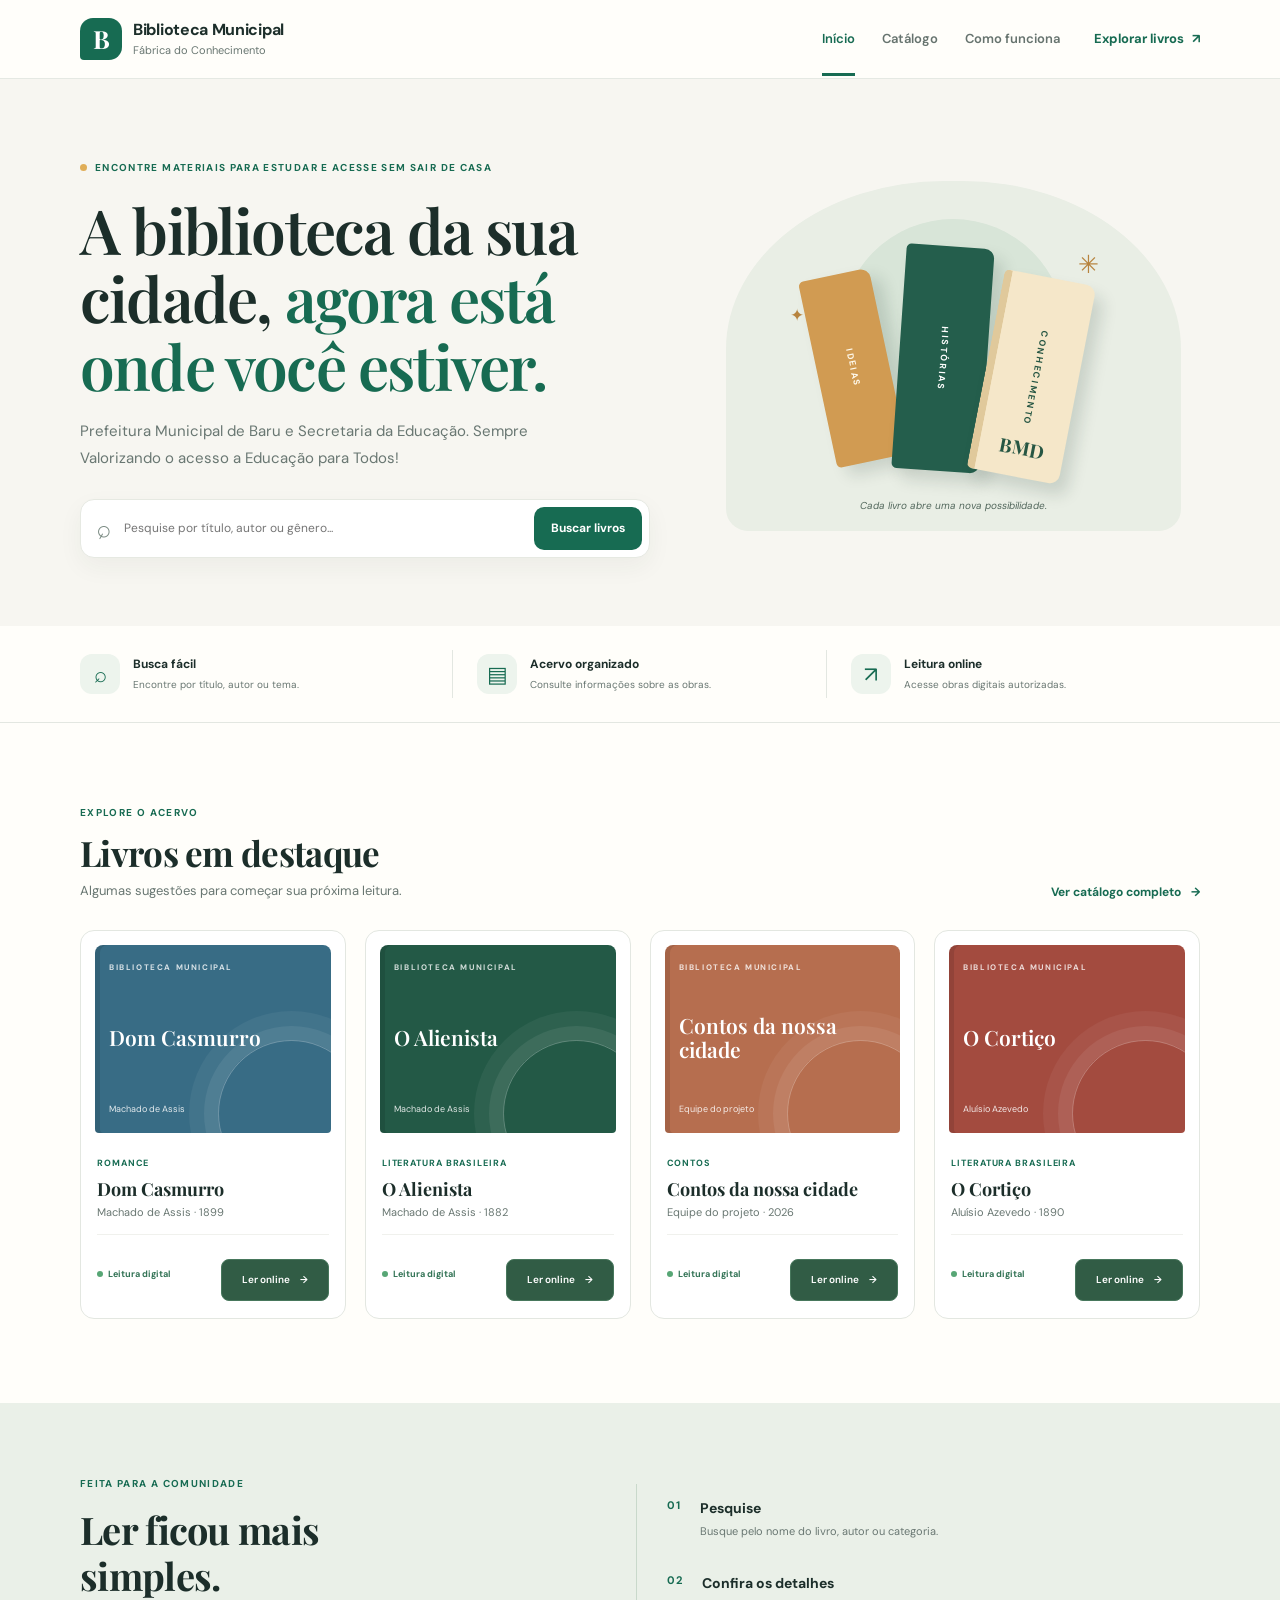
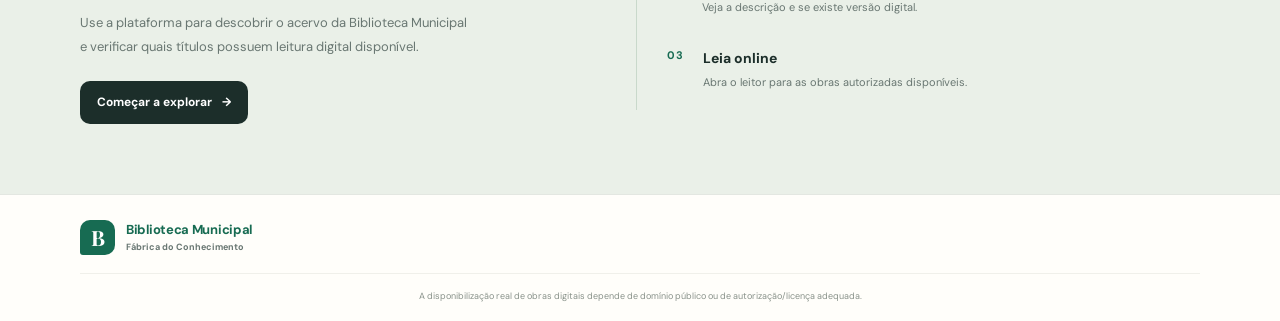
==== index.html @ 50510be1 "Parte 1 interface(FrontEnd)" ====
<!DOCTYPE html>
<html lang="pt-BR">
<head>
  <meta charset="UTF-8">
  <meta name="viewport" content="width=device-width, initial-scale=1.0">
  <meta name="description" content="Consulte o catálogo da Biblioteca Municipal e descubra livros para ler e estudar.">
  <title>Biblioteca Municipal Digital</title>
  <link rel="stylesheet" href="css/style.css">
  <script src="js/app.js" defer></script>
</head>
<body data-page="home">
  <header class="site-header">
    <div class="container nav-wrap">
      <a class="brand" href="index.html" aria-label="Biblioteca Municipal Digital - página inicial">
        <span class="brand-mark" aria-hidden="true">B</span>
        <span><strong>Biblioteca Municipal</strong><small>Fábrica do Conhecimento</small></span>
      </a>
      <button class="menu-toggle" id="menuToggle" aria-label="Abrir menu" aria-expanded="false">☰</button>
      <nav class="main-nav" id="mainNav" aria-label="Navegação principal">
        <a class="active" href="index.html">Início</a>
        <a href="catalogo.html">Catálogo</a>
        <a href="#como-funciona">Como funciona</a>
      </nav>
      <a class="nav-cta" href="catalogo.html">Explorar livros <span aria-hidden="true">↗</span></a>
    </div>
  </header>

  <main>
    <section class="hero">
      <div class="container hero-grid">
        <div class="hero-copy">
          <span class="eyebrow"><span class="eyebrow-dot"></span>Encontre Materiais para Estudar e Acesse sem sair de Casa</span>
          <h1>A biblioteca da sua cidade, <em>agora está onde você estiver.</em></h1>
          <p>Prefeitura Municipal de Baru e Secretaria da Educação. Sempre Valorizando o acesso a Educação para Todos!</p>
          <form class="hero-search" id="homeSearch">
            <span aria-hidden="true" class="search-icon">⌕</span>
            <label class="sr-only" for="homeQuery">Pesquise por título, autor ou genero</label>
            <input id="homeQuery" name="q" type="search" placeholder="Pesquise por título, autor ou gênero...">
            <button class="button button-primary" type="submit">Buscar livros</button>
          </form>
        </div>
        <div class="hero-art" aria-label="Ilustração decorativa de livros" role="img">
          <div class="art-sun"></div>
          <div class="art-book art-book-back"><span>IDEIAS</span></div>
          <div class="art-book art-book-mid"><span>HISTÓRIAS</span></div>
          <div class="art-book art-book-front"><span>CONHECIMENTO</span><b>BMD</b></div>
          <div class="art-spark spark-one">✳</div><div class="art-spark spark-two">✦</div>
          <div class="art-caption">Cada livro abre uma nova possibilidade.</div>
        </div>
      </div>
    </section>

    <section class="benefit-strip" aria-label="Benefícios da biblioteca digital">
      <div class="container benefit-grid">
        <div class="benefit-item"><span class="benefit-icon">⌕</span><div><strong>Busca fácil</strong><small>Encontre por título, autor ou tema.</small></div></div>
        <div class="benefit-item"><span class="benefit-icon">▤</span><div><strong>Acervo organizado</strong><small>Consulte informações sobre as obras.</small></div></div>
        <div class="benefit-item"><span class="benefit-icon">↗</span><div><strong>Leitura online</strong><small>Acesse obras digitais autorizadas.</small></div></div>
      </div>
    </section>

    <section class="section container" id="destaques-section">
      <div class="section-heading">
        <div><span class="eyebrow">Explore o acervo</span><h2>Livros em destaque</h2><p>Algumas sugestões para começar sua próxima leitura.</p></div>
        <a class="text-link" href="catalogo.html">Ver catálogo completo <span aria-hidden="true">→</span></a>
      </div>
      <div class="book-grid" id="featuredBooks" aria-live="polite"></div>
    </section>

    <section class="how-section" id="como-funciona">
      <div class="container how-grid">
        <div><span class="eyebrow">Feita para a comunidade</span><h2>Ler ficou mais simples.</h2><p>Use a plataforma para descobrir o acervo da Biblioteca Municipal e verificar quais títulos possuem leitura digital disponível.</p><a class="button button-dark" href="catalogo.html">Começar a explorar <span aria-hidden="true">→</span></a></div>
        <div class="steps-list">
          <article class="step"><span>01</span><div><h3>Pesquise</h3><p>Busque pelo nome do livro, autor ou categoria.</p></div></article>
          <article class="step"><span>02</span><div><h3>Confira os detalhes</h3><p>Veja a descrição e se existe versão digital.</p></div></article>
          <article class="step"><span>03</span><div><h3>Leia online</h3><p>Abra o leitor para as obras autorizadas disponíveis.</p></div></article>
        </div>
      </div>
    </section>
  </main>

  <footer class="site-footer"><div class="container footer-inner"><a class="brand brand-footer" href="index.html"><span class="brand-mark" aria-hidden="true">B</span><span><strong>Biblioteca Municipal</strong><small>Fábrica do Conhecimento</small></span></a></div><div class="container footer-disclaimer">A disponibilização real de obras digitais depende de domínio público ou de autorização/licença adequada.</div></footer>
</body>
</html>
---- css/style.css ----
@import url('https://fonts.googleapis.com/css2?family=DM+Sans:wght@400;500;600;700&family=Playfair+Display:wght@500;600;700&display=swap');

:root {
  --ink: #1c2e2a;
  --muted: #697772;
  --green: #176b52;
  --green-dark: #104c3b;
  --mint: #dcece3;
  --cream: #f7f6f1;
  --paper: #fffefa;
  --line: #e3e7e1;
  --gold: #e0ae58;
  --shadow: 0 14px 36px rgba(28, 46, 42, .08);
}

* { box-sizing: border-box; }
html { scroll-behavior: smooth; }
body { margin: 0; background: var(--paper); color: var(--ink); font-family: 'DM Sans', Arial, sans-serif; line-height: 1.6; }
a { color: inherit; text-decoration: none; }
button, input, select { font: inherit; }
button, a, input, select { -webkit-tap-highlight-color: transparent; }
button:focus-visible, a:focus-visible, input:focus-visible, select:focus-visible { outline: 3px solid #e0ae58; outline-offset: 3px; }
.container { width: min(1120px, calc(100% - 40px)); margin-inline: auto; }
.sr-only { position: absolute; width: 1px; height: 1px; padding: 0; margin: -1px; overflow: hidden; clip: rect(0,0,0,0); white-space: nowrap; border: 0; }

.site-header { position: sticky; top: 0; z-index: 10; background: rgba(255,254,250,.96); border-bottom: 1px solid rgba(227,231,225,.9); backdrop-filter: blur(12px); }
.nav-wrap { min-height: 78px; display: flex; align-items: center; gap: 34px; }
.brand { display: inline-flex; align-items: center; gap: 11px; flex-shrink: 0; }
.brand-mark { width: 42px; height: 42px; display: grid; place-items: center; border-radius: 13px 13px 13px 4px; background: var(--green); color: white; font-family: 'Playfair Display', Georgia, serif; font-size: 25px; font-weight: 700; }
.brand strong, .brand small { display: block; line-height: 1.15; }
.brand strong { font-size: 16px; letter-spacing: -.3px; }
.brand small { color: var(--muted); font-size: 11px; margin-top: 4px; }
.main-nav { display: flex; align-items: center; justify-content: center; gap: 27px; margin-left: auto; }
.main-nav a { color: #66736e; font-size: 13px; font-weight: 600; padding: 27px 0 24px; border-bottom: 3px solid transparent; }
.main-nav a:hover, .main-nav a.active { color: var(--green); border-color: var(--green); }
.nav-cta { color: var(--green); font-size: 13px; font-weight: 700; white-space: nowrap; }
.nav-cta span { margin-left: 5px; }
.menu-toggle { display: none; border: 1px solid var(--line); border-radius: 9px; background: white; color: var(--ink); padding: 7px 11px; }

.hero { background: var(--cream); overflow: hidden; }
.hero-grid { display: grid; grid-template-columns: 1.08fr .92fr; gap: 48px; align-items: center; min-height: 490px; padding-block: 62px 56px; }
.hero-copy { padding-block: 12px; }
.eyebrow { display: inline-flex; align-items: center; gap: 8px; color: var(--green); text-transform: uppercase; letter-spacing: 1.35px; font-size: 10px; font-weight: 700; }
.eyebrow-dot { width: 7px; height: 7px; border-radius: 50%; background: var(--gold); }
h1, h2, h3, p { margin-top: 0; }
.hero h1, .catalog-intro h1 { max-width: 590px; margin: 17px 0 18px; font-family: 'Playfair Display', Georgia, serif; font-size: clamp(40px, 5vw, 62px); line-height: 1.1; font-weight: 600; letter-spacing: -1.8px; }
.hero h1 em { color: var(--green); font-style: normal; }
.hero-copy > p { max-width: 490px; margin-bottom: 27px; color: var(--muted); font-size: 15px; line-height: 1.8; }
.hero-search { display: flex; align-items: center; gap: 11px; max-width: 570px; padding: 7px; background: white; border: 1px solid #e6e9e2; border-radius: 14px; box-shadow: 0 9px 24px rgba(30,57,45,.05); }
.search-icon { flex: 0 0 auto; color: #7c8c84; font-size: 25px; line-height: 1; transform: rotate(-15deg); }
.hero-search .search-icon { margin-left: 8px; }
.hero-search input, .catalog-search-wrap input { width: 100%; min-width: 0; border: 0; outline: 0; background: transparent; color: var(--ink); font-size: 12px; }
.button { display: inline-flex; justify-content: center; align-items: center; gap: 10px; border: 0; border-radius: 10px; padding: 12px 17px; cursor: pointer; font-size: 12px; font-weight: 700; transition: transform .18s ease, background .18s ease; }
.button:hover { transform: translateY(-1px); }
.button-primary { background: var(--green); color: white; white-space: nowrap; }
.button-primary:hover { background: var(--green-dark); }
.button-dark { background: var(--ink); color: white; }
.hero-note { margin-top: 16px; color: var(--muted); font-size: 11px; }
.hero-note span { display: inline-grid; place-items: center; width: 17px; height: 17px; margin-right: 5px; border-radius: 50%; background: var(--mint); color: var(--green); font-weight: 700; }

.hero-art { position: relative; height: 350px; max-width: 455px; width: 100%; margin-inline: auto; background: #e9eee5; border-radius: 48% 48% 22px 22px; overflow: hidden; }
.art-sun { position: absolute; width: 225px; height: 225px; top: 38px; left: 50%; transform: translateX(-50%); background: #d8e5d8; border-radius: 50%; }
.art-book { position: absolute; bottom: 59px; border-radius: 5px 10px 10px 5px; box-shadow: 10px 10px 16px rgba(20,47,36,.15); display: flex; align-items: center; justify-content: center; writing-mode: vertical-rl; }
.art-book-back { height: 190px; width: 72px; left: 20%; bottom: 68px; transform: rotate(-12deg); background: #d19b52; color: #fff9eb; }
.art-book-mid { height: 225px; width: 88px; left: 38%; bottom: 60px; transform: rotate(4deg); background: #245e4c; color: white; }
.art-book-front { height: 202px; width: 93px; left: 57%; bottom: 53px; transform: rotate(11deg); background: #f5e7c9; color: #265643; border-left: 8px solid #e0c99b; }
.art-book span { font-size: 9px; font-weight: 700; letter-spacing: 1.8px; }
.art-book-front b { position: absolute; bottom: 15px; writing-mode: horizontal-tb; font-family: 'Playfair Display', Georgia, serif; font-size: 19px; }
.art-spark { position: absolute; color: #b7833e; font-size: 25px; }
.spark-one { top: 64px; right: 18%; }.spark-two { top: 121px; left: 14%; font-size: 17px; }
.art-caption { position: absolute; bottom: 17px; left: 0; right: 0; text-align: center; color: #53685d; font-size: 10px; font-style: italic; }

.benefit-strip { border-bottom: 1px solid var(--line); background: #fffefa; }
.benefit-grid { display: grid; grid-template-columns: repeat(3, 1fr); padding-block: 24px; }
.benefit-item { display: flex; align-items: center; gap: 13px; padding: 4px 24px; border-right: 1px solid var(--line); }
.benefit-item:first-child { padding-left: 0; }.benefit-item:last-child { border-right: 0; }
.benefit-icon { display: grid; place-items: center; flex: 0 0 40px; height: 40px; border-radius: 12px; background: #edf4ed; color: var(--green); font-size: 22px; }
.benefit-item strong, .benefit-item small { display: block; }.benefit-item strong { font-size: 12px; }.benefit-item small { margin-top: 3px; color: var(--muted); font-size: 10px; }

.section { padding-block: 75px 84px; }
.section-heading { display: flex; align-items: end; justify-content: space-between; gap: 22px; margin-bottom: 28px; }
.section-heading h2, .how-section h2 { margin: 8px 0 7px; font-family: 'Playfair Display', Georgia, serif; font-size: 35px; line-height: 1.2; letter-spacing: -.7px; }
.section-heading p, .how-section p { margin-bottom: 0; color: var(--muted); font-size: 13px; }
.text-link { color: var(--green); font-size: 12px; font-weight: 700; white-space: nowrap; }
.text-link span { margin-left: 7px; }
.book-grid { display: grid; grid-template-columns: repeat(4, minmax(0, 1fr)); gap: 19px; }
.book-card { min-width: 0; overflow: hidden; background: white; border: 1px solid var(--line); border-radius: 14px; transition: transform .18s ease, box-shadow .18s ease; }
.book-card:hover { transform: translateY(-3px); box-shadow: var(--shadow); }
.cover-wrap { padding: 14px 14px 0; }
.book-cover { position: relative; display: flex; flex-direction: column; justify-content: space-between; height: 188px; padding: 16px 14px; overflow: hidden; border-radius: 8px 8px 4px 4px; color: white; background: var(--cover, #285b48); box-shadow: inset 5px 0 rgba(0,0,0,.1); }
.book-cover::after { content: ''; position: absolute; width: 145px; height: 145px; bottom: -54px; right: -34px; border: 1px solid rgba(255,255,255,.28); border-radius: 50%; box-shadow: 0 0 0 14px rgba(255,255,255,.07), 0 0 0 29px rgba(255,255,255,.05); }
.cover-kicker { font-size: 8px; font-weight: 700; letter-spacing: 1.6px; text-transform: uppercase; opacity: .8; }
.cover-title { position: relative; z-index: 1; max-width: 160px; font-family: 'Playfair Display', Georgia, serif; font-size: 21px; font-weight: 600; line-height: 1.13; }
.cover-author { position: relative; z-index: 1; font-size: 9px; opacity: .86; }
.book-info { padding: 15px 16px 17px; }
.book-category { color: var(--green); font-size: 9px; font-weight: 700; letter-spacing: .9px; text-transform: uppercase; }
.book-info h3 { margin: 5px 0 3px; font-family: 'Playfair Display', Georgia, serif; font-size: 18px; line-height: 1.25; }
.book-author { margin: 0 0 13px; color: var(--muted); font-size: 11px; }
.book-card-bottom { display: flex; align-items: center; justify-content: space-between; gap: 8px; border-top: 1px solid #f0f1ed; padding-top: 12px; }
.status-pill { display: inline-flex; align-items: center; gap: 5px; color: #327355; font-size: 9px; font-weight: 700; }
.status-pill::before { content: ''; width: 6px; height: 6px; background: #57a675; border-radius: 50%; }
.status-pill.physical { color: #7a6b4f; }.status-pill.physical::before { background: #c8a05a; }
.small-link { color: var(--green); font-size: 10px; font-weight: 700; white-space: nowrap; }
.small-link.disabled { color: #87918b; cursor: not-allowed; }

.how-section { background: #eaf0e8; padding-block: 66px 70px; }
.how-grid { display: grid; grid-template-columns: .9fr 1.1fr; align-items: center; gap: 95px; }
.how-section h2 { max-width: 360px; font-size: 38px; margin-top: 12px; margin-bottom: 13px; }
.how-section p { max-width: 395px; line-height: 1.8; margin-bottom: 23px; }
.steps-list { border-left: 1px solid #c9d9cb; padding-left: 30px; }
.step { position: relative; display: flex; gap: 19px; padding-block: 13px 17px; }
.step > span { color: var(--green); font-size: 11px; font-weight: 700; letter-spacing: 1px; }
.step h3 { margin: 0 0 3px; font-size: 14px; }.step p { font-size: 11px; margin: 0; }

.catalog-intro { padding-block: 56px 47px; background: var(--cream); text-align: center; }
.catalog-intro h1 { max-width: none; margin: 10px 0; font-size: clamp(37px, 4.5vw, 50px); letter-spacing: -1.2px; }
.catalog-intro p { margin: 0; color: var(--muted); font-size: 13px; }
.catalog-content { padding-block: 34px 77px; }
.catalog-toolbar { display: grid; grid-template-columns: minmax(230px, 1fr) 190px 180px auto; gap: 10px; padding: 12px; border: 1px solid var(--line); border-radius: 14px; background: #fff; box-shadow: 0 4px 18px rgba(30,57,45,.03); }
.catalog-search-wrap { display: flex; align-items: center; gap: 10px; padding: 0 9px; min-width: 0; }
.catalog-search-wrap input { font-size: 12px; }
.catalog-toolbar select { width: 100%; min-width: 0; padding: 11px 10px; color: #4c5b53; background: #fbfcf9; border: 1px solid var(--line); border-radius: 8px; font-size: 11px; }
.catalog-toolbar .button { align-self: stretch; }
.results-line { display: flex; justify-content: space-between; align-items: center; margin: 25px 0 18px; }
.results-line p { margin: 0; color: var(--muted); font-size: 12px; }.results-line p strong { color: var(--ink); }
.clear-filters { background: transparent; border: 0; color: var(--green); font-size: 11px; font-weight: 700; cursor: pointer; }
.catalog-book-grid { row-gap: 20px; }
.empty-state { text-align: center; padding: 55px 20px; border: 1px dashed #d5ded4; border-radius: 14px; background: #fbfcf9; }
.empty-state > span { color: var(--green); font-size: 32px; }.empty-state h2 { margin: 6px 0; font-family: 'Playfair Display', Georgia, serif; font-size: 25px; }.empty-state p { color: var(--muted); font-size: 12px; }
.hidden { display: none !important; }
.prototype-note { margin-top: 35px; padding: 14px 16px; color: #69746e; background: #f4f6f0; border-radius: 9px; font-size: 11px; }
.prototype-note strong { color: #3f5146; }

.reader-main { padding-block: 30px 80px; }
.back-link { display: inline-block; margin-bottom: 27px; color: var(--green); font-size: 12px; font-weight: 700; }
.reader-heading { display: flex; justify-content: space-between; align-items: end; gap: 25px; margin-bottom: 24px; }
.reader-heading h1 { margin: 8px 0 4px; font-family: 'Playfair Display', Georgia, serif; font-size: clamp(31px, 4vw, 43px); line-height: 1.16; letter-spacing: -.8px; }
.reader-author { margin: 0; color: var(--muted); font-size: 13px; }
.reader-tools { display: flex; flex-wrap: wrap; gap: 7px; }
.reader-tools button { min-width: 40px; border: 1px solid var(--line); border-radius: 8px; padding: 8px 11px; background: #fff; color: var(--ink); font-size: 11px; font-weight: 700; cursor: pointer; }
.reader-notice { display: flex; gap: 12px; align-items: start; padding: 13px 16px; margin-bottom: 22px; border: 1px solid #e9d9b9; border-radius: 10px; background: #fff9ed; color: #7c6644; }
.reader-notice > span { font-size: 16px; }.reader-notice p { margin: 0; font-size: 11px; line-height: 1.65; }
.reader-shell { border: 1px solid var(--line); border-radius: 15px; overflow: hidden; background: #f7f6f0; }
.reader-meta { display: flex; justify-content: space-between; gap: 15px; padding: 14px 21px; border-bottom: 1px solid var(--line); color: #68776e; font-size: 10px; }
.reading-page { max-width: 730px; min-height: 480px; margin: 27px auto; padding: 56px clamp(25px, 7vw, 80px) 45px; background: #fffefa; border: 1px solid #e9e6dc; box-shadow: 0 7px 20px rgba(30, 44, 35, .04); transition: background .2s ease, color .2s ease; }
.reading-page-top { padding-bottom: 16px; border-bottom: 1px solid #e5e8e0; color: #7a8c7f; font-size: 8px; letter-spacing: 1.7px; text-align: center; }
.reading-page h2 { margin: 32px 0 25px; color: #254d3c; font-family: 'Playfair Display', Georgia, serif; font-size: 29px; text-align: center; }
.reader-content { color: #343d37; font-family: 'Playfair Display', Georgia, serif; font-size: 17px; line-height: 1.95; }
.reader-content p { margin-bottom: 19px; text-indent: 1.5em; }
.reading-end { margin-top: 30px; color: #7f8b81; font-family: 'Playfair Display', Georgia, serif; font-size: 12px; font-style: italic; text-align: center; }
.reading-page.dark { background: #202b26; border-color: #35453b; color: #e4e8df; }.reading-page.dark .reading-page-top { border-color: #45564a; color: #a4b8a5; }.reading-page.dark h2 { color: #c7e0c9; }.reading-page.dark .reader-content { color: #e4e8df; }.reading-page.dark .reading-end { color: #a6b2a5; }
.reader-bottom { display: flex; align-items: center; justify-content: space-between; gap: 20px; padding: 15px 21px; border-top: 1px solid var(--line); color: var(--muted); font-size: 10px; }.reader-bottom a { color: var(--green); font-weight: 700; }
.reader-unavailable { text-align: center; padding: 45px 25px; }.reader-unavailable h2 { font-family: 'Playfair Display', Georgia, serif; }.reader-unavailable p { color: var(--muted); font-size: 13px; }

.site-footer { padding-block: 25px 17px; border-top: 1px solid var(--line); background: #fffefa; }
.footer-inner { display: flex; align-items: center; gap: 22px; }
.brand-footer .brand-mark { width: 35px; height: 35px; border-radius: 10px 10px 10px 3px; font-size: 21px; }.brand-footer strong { font-size: 13px; }.brand-footer small { font-size: 9px; }
.footer-inner > p { margin: 0 auto; color: var(--muted); font-size: 10px; }.footer-inner > a:last-child { color: var(--green); font-size: 10px; font-weight: 700; white-space: nowrap; }
.footer-disclaimer { padding-top: 15px; margin-top: 18px; border-top: 1px solid #f0f0ea; color: #89928a; font-size: 9px; text-align: center; }

@media (max-width: 900px) {
  .nav-wrap { gap: 18px; }.main-nav { gap: 17px; }.nav-cta { display: none; }
  .hero-grid { gap: 25px; }.hero h1 { font-size: 48px; }.hero-art { height: 315px; }
  .book-grid { grid-template-columns: repeat(2, minmax(0, 1fr)); }.book-cover { height: 220px; }
  .how-grid { gap: 45px; }.catalog-toolbar { grid-template-columns: minmax(0, 1fr) 1fr; }.catalog-search-wrap { min-height: 43px; }.catalog-toolbar .button { min-height: 42px; }
}
@media (max-width: 620px) {
  .container { width: min(100% - 30px, 1120px); }
  .nav-wrap { position: relative; min-height: 68px; gap: 12px; flex-wrap: wrap; }.brand-mark { width: 38px; height: 38px; }.brand strong { font-size: 14px; }.brand small { font-size: 10px; }
  .menu-toggle { display: block; margin-left: auto; }.main-nav { display: none; flex: 0 0 100%; align-items: stretch; margin: 0; padding: 0 0 13px; gap: 0; flex-direction: column; }.main-nav.open { display: flex; }.main-nav a { padding: 11px 4px; border-bottom: 0; }.main-nav a.active { color: var(--green-dark); }
  .hero-grid { grid-template-columns: 1fr; padding-block: 43px 34px; gap: 28px; }.hero h1 { font-size: 43px; }.hero-copy > p { font-size: 13px; }.hero-search { gap: 7px; }.hero-search input { font-size: 11px; }.hero-search .button { padding: 11px 12px; font-size: 11px; }
  .hero-art { max-width: 380px; height: 280px; }.art-book-back { height: 155px; }.art-book-mid { height: 190px; }.art-book-front { height: 171px; }
  .benefit-grid { grid-template-columns: 1fr; padding-block: 10px; }.benefit-item, .benefit-item:first-child { padding: 13px 0; border-right: 0; border-bottom: 1px solid var(--line); }.benefit-item:last-child { border-bottom: 0; }.benefit-icon { flex-basis: 36px; height: 36px; }
  .section { padding-block: 49px 54px; }.section-heading { align-items: start; flex-direction: column; margin-bottom: 22px; }.section-heading h2, .how-section h2 { font-size: 30px; }
  .book-grid { gap: 12px; }.cover-wrap { padding: 9px 9px 0; }.book-cover { height: 172px; padding: 12px 10px; }.cover-title { font-size: 17px; }.book-info { padding: 11px 11px 13px; }.book-info h3 { font-size: 16px; }.book-author { font-size: 10px; }.book-card-bottom { flex-wrap: wrap; gap: 7px; }
  .how-section { padding-block: 47px; }.how-grid { grid-template-columns: 1fr; gap: 32px; }.steps-list { padding-left: 18px; }
  .catalog-intro { padding-block: 42px 34px; }.catalog-intro h1 { font-size: 38px; }.catalog-content { padding-block: 22px 50px; }.catalog-toolbar { grid-template-columns: 1fr; padding: 9px; gap: 8px; }.catalog-search-wrap { min-height: 42px; }.catalog-toolbar select { min-height: 42px; }.results-line { margin-top: 20px; }
  .reader-main { padding-top: 23px; }.reader-heading { align-items: start; flex-direction: column; gap: 15px; }.reader-tools { width: 100%; }.reader-tools button { flex: 1; }.reading-page { margin: 12px; padding: 31px 22px; min-height: 400px; }.reading-page h2 { font-size: 25px; }.reader-content { font-size: 16px; }.reader-bottom, .reader-meta { padding-inline: 13px; }.reader-bottom { align-items: start; flex-direction: column; gap: 7px; }
  .footer-inner { flex-wrap: wrap; gap: 15px; }.footer-inner > p { order: 3; flex: 0 0 100%; }.footer-inner > a:last-child { margin-left: auto; }
}

.btn-ler {
    display: inline-flex;
    align-items: center;
    justify-content: center;
    gap: 10px;

    padding: 12px 20px;
    margin-top: 12px;

    background-color: #315c45;
    color: #ffffff;
    text-decoration: none;

    font-size: 10px;
    font-weight: 600;

    border-radius: 8px;
    border: 1px solid #47775c;

    transition: background-color 0.2s ease,
                transform 0.2s ease;
}

.btn-ler:hover {
    background-color: #244735;
    transform: translateY(-2px);
}

.btn-ler:focus-visible {
    outline: 3px solid #82b995;
    outline-offset: 3px;
}

.pdf-viewer {
  display: block;
  width: 100%;
  height: 75vh;
  min-height: 600px;
  border: none;
  background-color: #ffffff;
}

.pdf-open-link {
  margin-top: 16px;
  text-align: center;
}

.pdf-container {
  position: relative;
  width: 100%;
  height: 75vh;
  min-height: 600px;
  overflow: hidden;
  background-color: #fff;
}

.pdf-viewer {
  display: block;
  width: 100%;
  height: 100%;
  border: none;
}

.pdf-watermark {
  position: absolute;
  top: 50%;
  left: 50%;
  width: 180px;
  max-width: 35%;
  height: auto;
  opacity: 0.12;
  transform: translate(-50%, -50%);
  pointer-events: none;
  user-select: none;
}
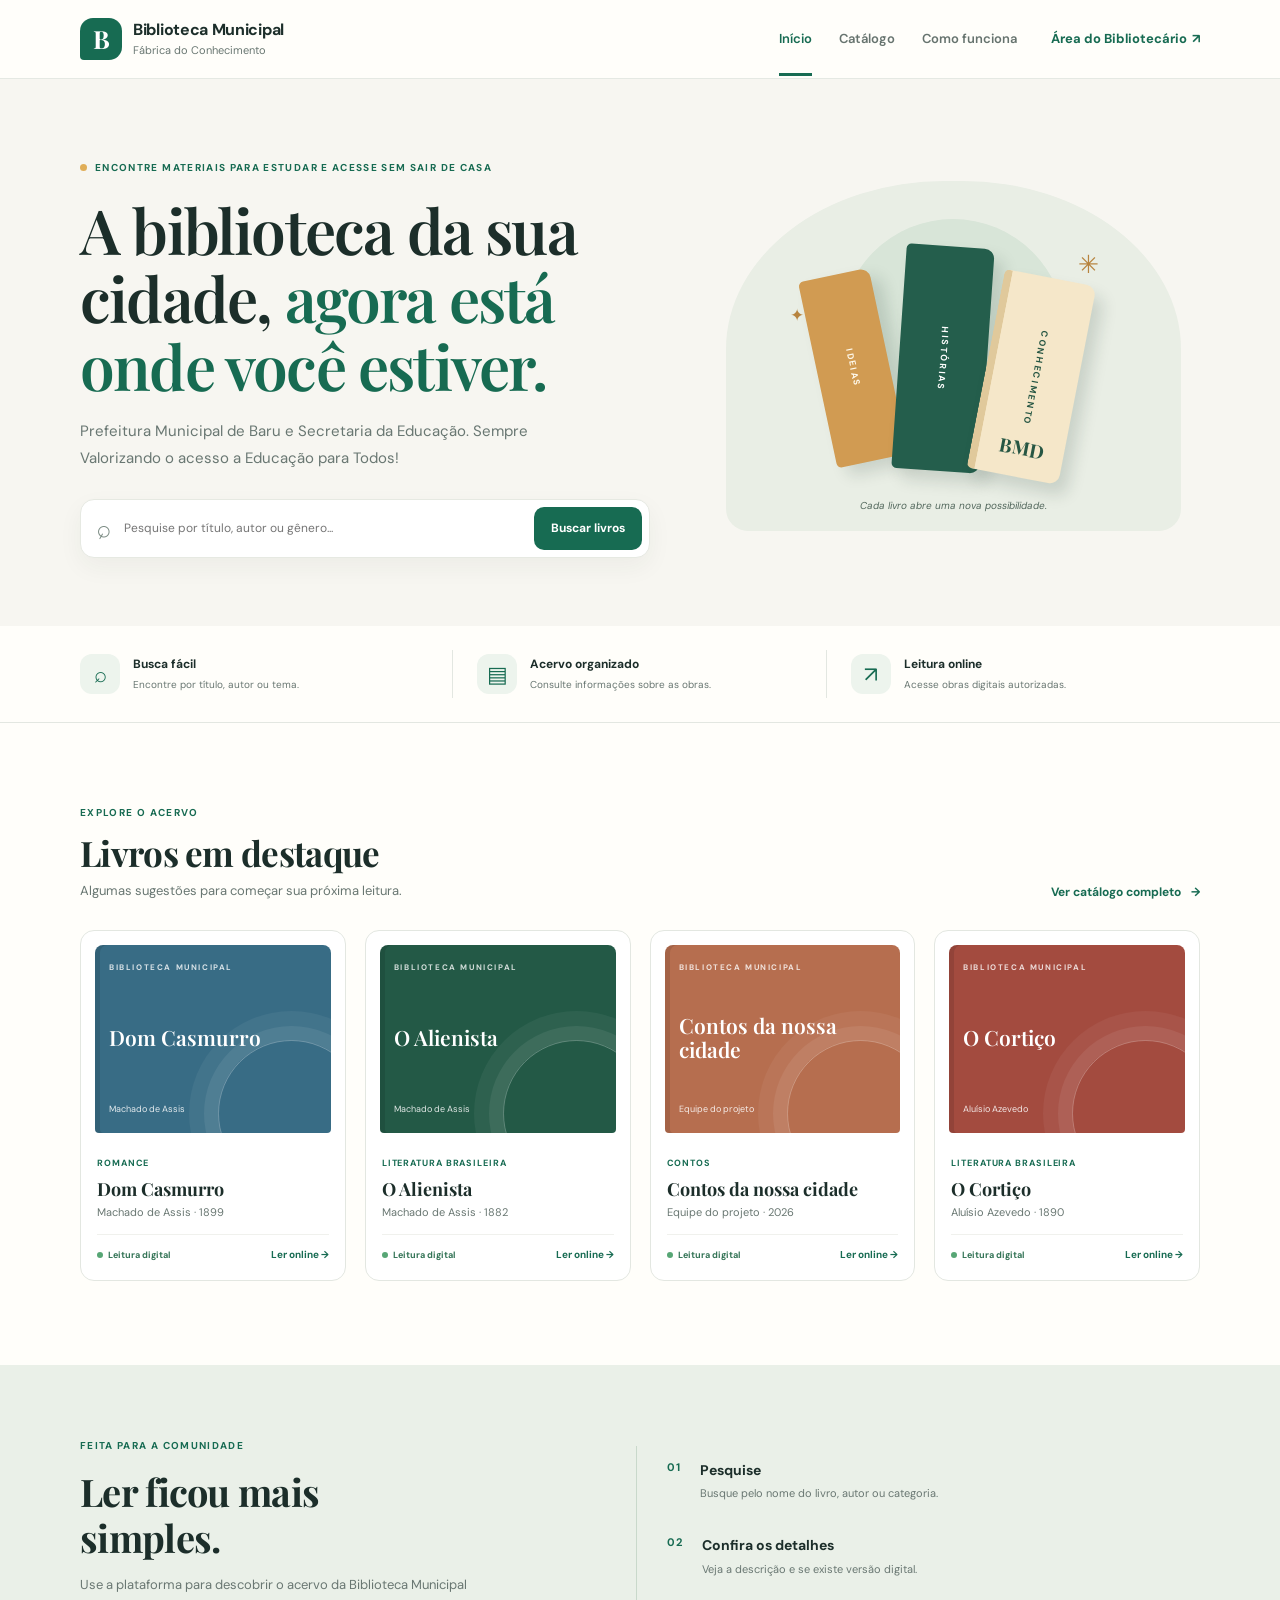
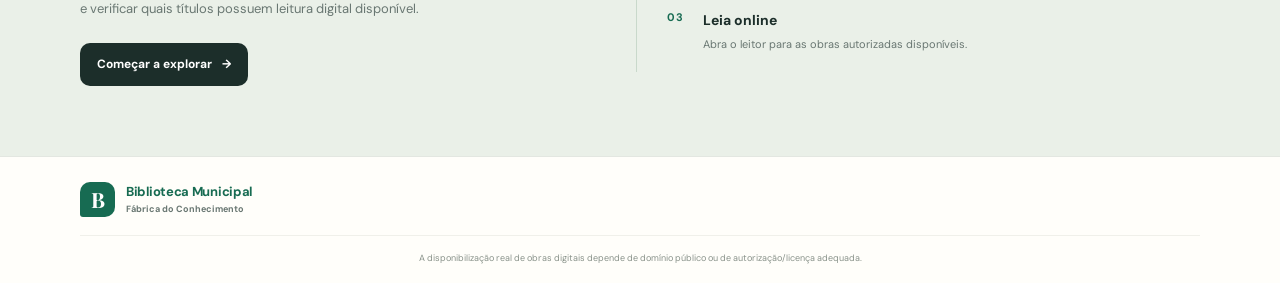
==== commit baf2055b: "interface do bibliotecario" ====
--- a/index.html
+++ b/index.html
@@ -21,7 +21,7 @@
         <a href="catalogo.html">Catálogo</a>
         <a href="#como-funciona">Como funciona</a>
       </nav>
-      <a class="nav-cta" href="catalogo.html">Explorar livros <span aria-hidden="true">↗</span></a>
+      <a class="nav-cta" href="admin.html">Área do Bibliotecário<span aria-hidden="true">↗</span></a>
     </div>
   </header>
 
--- a/css/style.css
+++ b/css/style.css
@@ -253,4 +253,25 @@
   transform: translate(-50%, -50%);
   pointer-events: none;
   user-select: none;
+}
+
+.pdf-container {
+  width: 100%;
+  height: 75vh;
+  min-height: 600px;
+  background: #ffffff;
+  border-radius: 8px;
+  overflow: hidden;
+}
+
+.pdf-viewer {
+  display: block;
+  width: 100%;
+  height: 100%;
+  border: none;
+}
+
+.pdf-open-link {
+  margin-top: 16px;
+  text-align: center;
 }
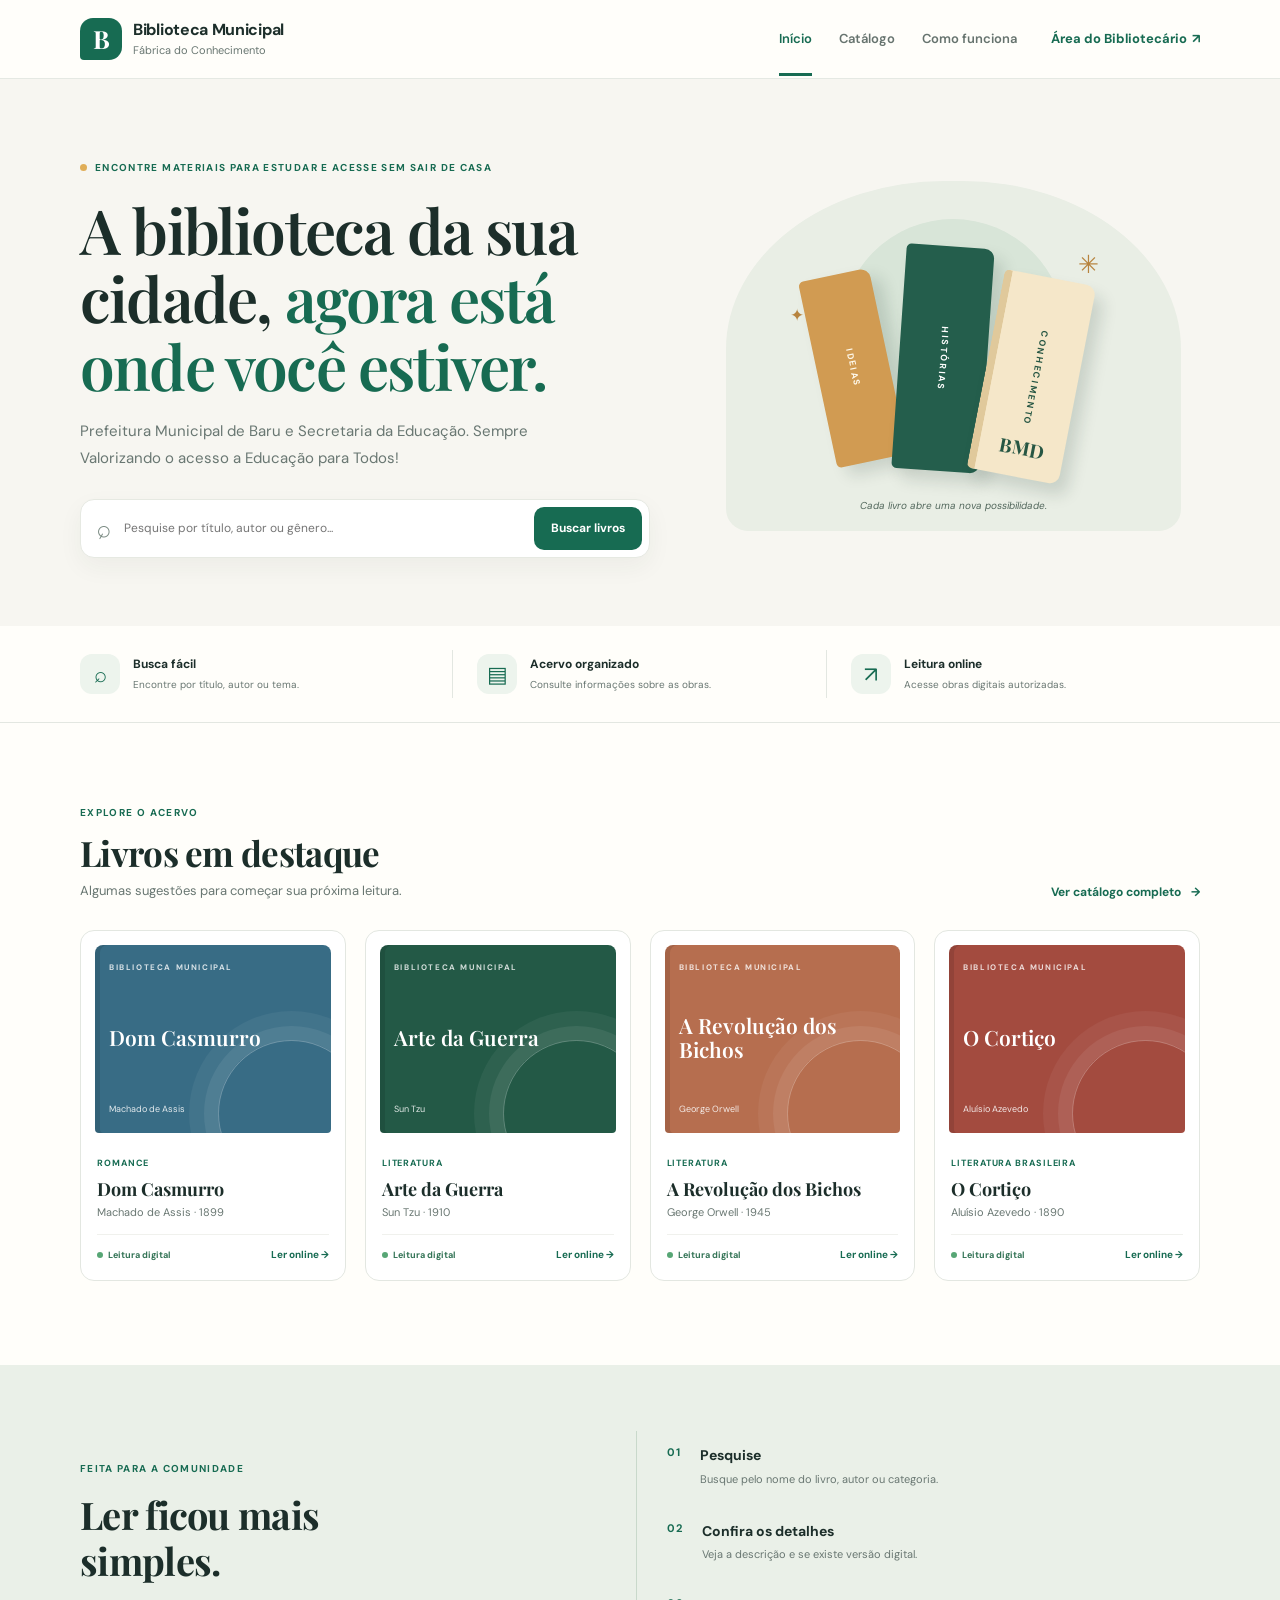
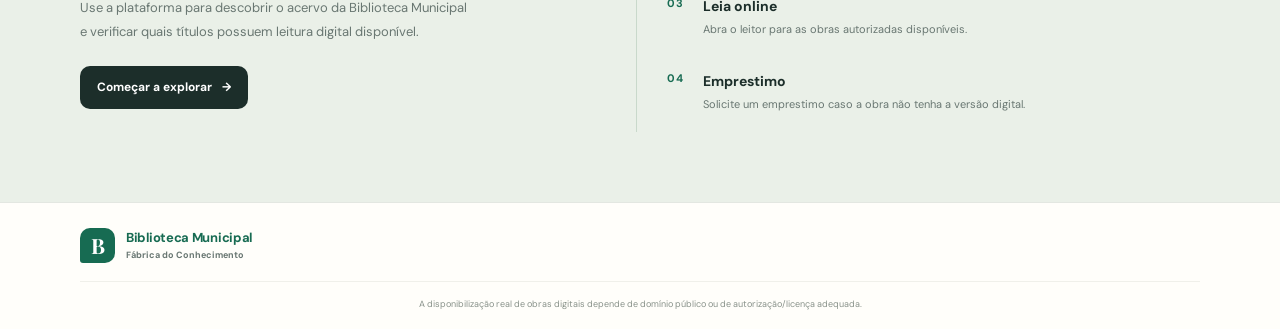
==== commit 9535b0fe: "ajuste finais no index e mais livros para exemplos(Frontend)" ====
--- a/index.html
+++ b/index.html
@@ -73,6 +73,7 @@
           <article class="step"><span>01</span><div><h3>Pesquise</h3><p>Busque pelo nome do livro, autor ou categoria.</p></div></article>
           <article class="step"><span>02</span><div><h3>Confira os detalhes</h3><p>Veja a descrição e se existe versão digital.</p></div></article>
           <article class="step"><span>03</span><div><h3>Leia online</h3><p>Abra o leitor para as obras autorizadas disponíveis.</p></div></article>
+          <article class="step"><span>04</span><div><h3>Emprestimo</h3><p>Solicite um emprestimo caso a obra não tenha a versão digital.</p></div></article>
         </div>
       </div>
     </section>
